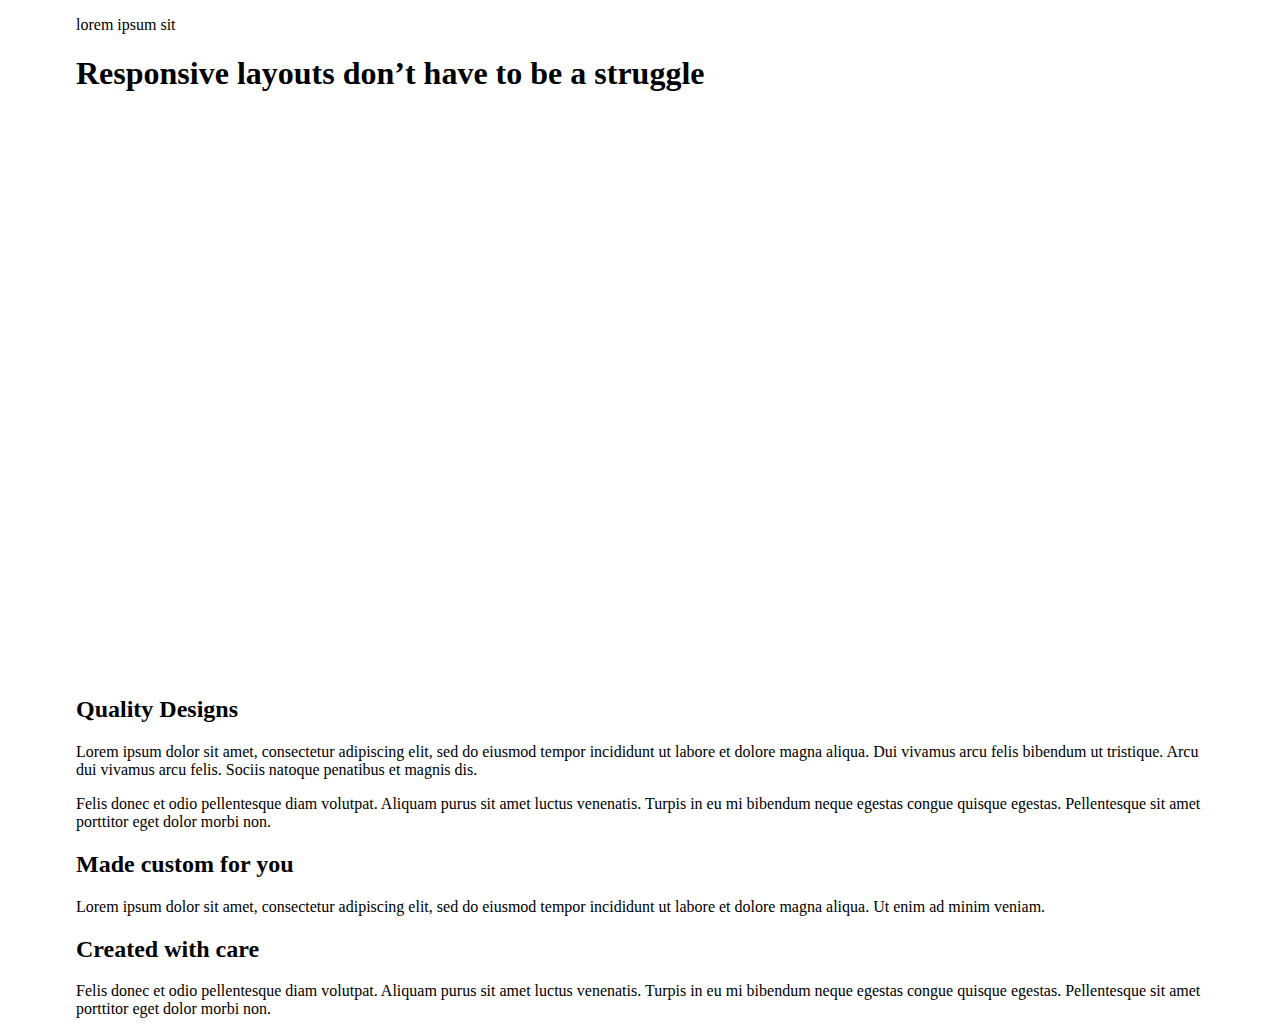
==== challenge_07/index.html @ 5fde2391 "challege 07 initial code and style" ====
<!DOCTYPE html>
<html lang="en">
  <head>
    <meta charset="UTF-8" />
    <meta http-equiv="X-UA-Compatible" content="IE=edge" />
    <meta name="viewport" content="width=device-width, initial-scale=1.0" />
    <link
      href="https://fonts.googleapis.com/css2?family=Roboto:wght@300;400;900&display=swap"
      rel="stylesheet"
    />
    <link rel="stylesheet" href="style.css" />
    <title>Challenge 07</title>
  </head>
  <body>
    <div class="container">
      <header class="header">
        <p>lorem ipsum sit</p>
        <h1>Responsive layouts don’t have to be a struggle</h1>
      </header>
      <main>
        <section class="section__one">
          <h2>Quality Designs</h2>
          <p>
            Lorem ipsum dolor sit amet, consectetur adipiscing elit, sed do
            eiusmod tempor incididunt ut labore et dolore magna aliqua. Dui
            vivamus arcu felis bibendum ut tristique. Arcu dui vivamus arcu
            felis. Sociis natoque penatibus et magnis dis.
          </p>
          <p>
            Felis donec et odio pellentesque diam volutpat. Aliquam purus sit
            amet luctus venenatis. Turpis in eu mi bibendum neque egestas congue
            quisque egestas. Pellentesque sit amet porttitor eget dolor morbi
            non.
          </p>
        </section>
        <section class="section__two">
          <h2>Made custom for you</h2>
          <p>
            Lorem ipsum dolor sit amet, consectetur adipiscing elit, sed do
            eiusmod tempor incididunt ut labore et dolore magna aliqua. Ut enim
            ad minim veniam.
          </p>
        </section>
        <section class="section__three">
          <h2>Created with care</h2>
          <p>
            Felis donec et odio pellentesque diam volutpat. Aliquam purus sit
            amet luctus venenatis. Turpis in eu mi bibendum neque egestas congue
            quisque egestas. Pellentesque sit amet porttitor eget dolor morbi
            non.
          </p>
        </section>
      </main>
    </div>
  </body>
</html>
---- challenge_07/style.css ----
:root {
  --lightBrown: #f3eed9;
  --brown: #824936;
  --blackish: #222c2a;
}

*,
*::before,
*::after {
  box-sizing: border-box;
}

.container {
  max-width: 1128px;
  margin: 0 auto;
}

.header {
  min-height: 660px;
}
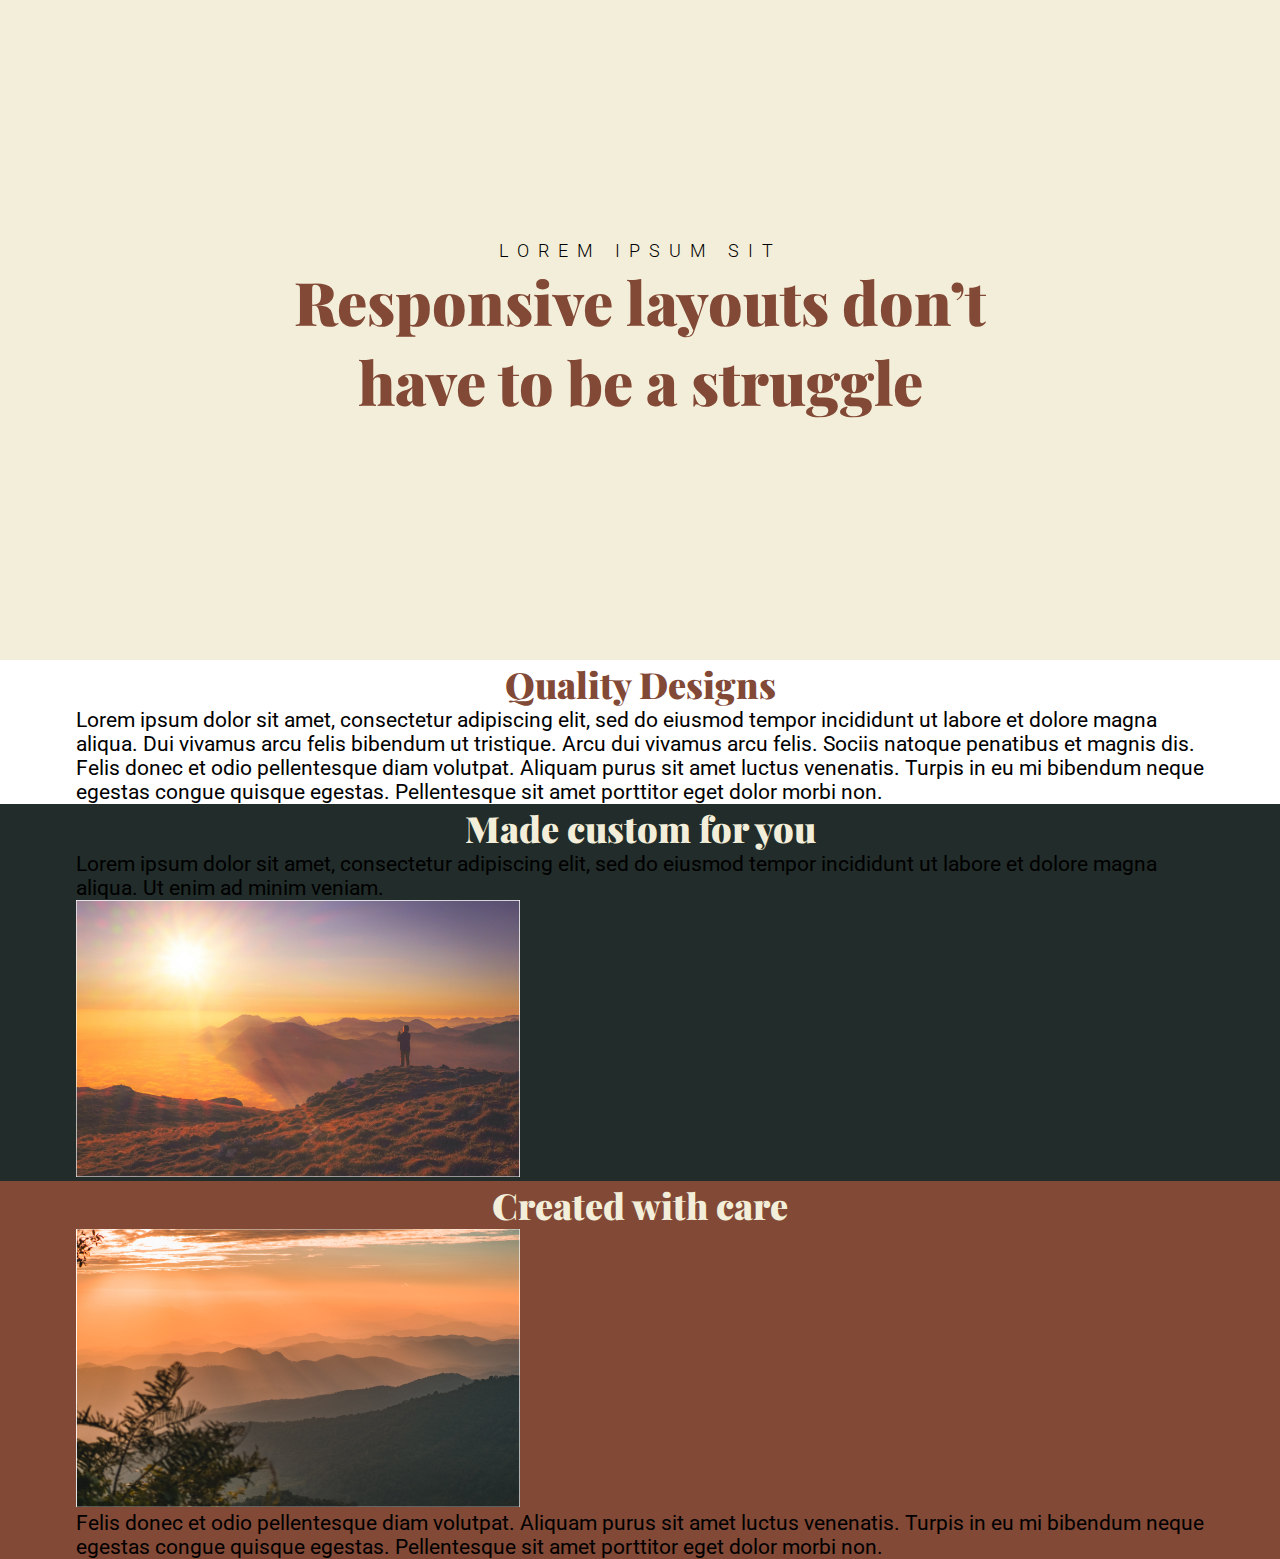
==== commit 501e5747: "added more styles" ====
--- a/challenge_07/index.html
+++ b/challenge_07/index.html
@@ -5,20 +5,27 @@
     <meta http-equiv="X-UA-Compatible" content="IE=edge" />
     <meta name="viewport" content="width=device-width, initial-scale=1.0" />
     <link
-      href="https://fonts.googleapis.com/css2?family=Roboto:wght@300;400;900&display=swap"
+      href="https://fonts.googleapis.com/css2?family=Roboto:wght@300;400&display=swap"
+      rel="stylesheet"
+    />
+    <link
+      href="https://fonts.googleapis.com/css2?family=Playfair+Display:wght@900&display=swap"
       rel="stylesheet"
     />
     <link rel="stylesheet" href="style.css" />
     <title>Challenge 07</title>
   </head>
   <body>
-    <div class="container">
-      <header class="header">
+    <header class="header">
+      <div class="container">
         <p>lorem ipsum sit</p>
         <h1>Responsive layouts don’t have to be a struggle</h1>
-      </header>
-      <main>
-        <section class="section__one">
+      </div>
+    </header>
+
+    <main>
+      <section class="section__one">
+        <div class="container">
           <h2>Quality Designs</h2>
           <p>
             Lorem ipsum dolor sit amet, consectetur adipiscing elit, sed do
@@ -32,25 +39,35 @@
             quisque egestas. Pellentesque sit amet porttitor eget dolor morbi
             non.
           </p>
-        </section>
-        <section class="section__two">
+        </div>
+      </section>
+      <section class="section__two">
+        <div class="container">
           <h2>Made custom for you</h2>
           <p>
             Lorem ipsum dolor sit amet, consectetur adipiscing elit, sed do
             eiusmod tempor incididunt ut labore et dolore magna aliqua. Ut enim
             ad minim veniam.
           </p>
-        </section>
-        <section class="section__three">
+          <div class="section__two--img">
+            <img src="./image-01.jpg" alt="sunrise" />
+          </div>
+        </div>
+      </section>
+      <section class="section__three">
+        <div class="container">
           <h2>Created with care</h2>
+          <div class="section__three--img">
+            <img src="./image-02.jpg" alt="mountain" />
+          </div>
           <p>
             Felis donec et odio pellentesque diam volutpat. Aliquam purus sit
             amet luctus venenatis. Turpis in eu mi bibendum neque egestas congue
             quisque egestas. Pellentesque sit amet porttitor eget dolor morbi
             non.
           </p>
-        </section>
-      </main>
-    </div>
+        </div>
+      </section>
+    </main>
   </body>
 </html>
--- a/challenge_07/style.css
+++ b/challenge_07/style.css
@@ -8,7 +8,54 @@
 *::before,
 *::after {
   box-sizing: border-box;
+  margin: 0;
 }
+
+body {
+  font-family: "Playfair Display", serif;
+}
+
+/* headers and paragraphs */
+h1,
+h2 {
+  font-weight: 900;
+  text-align: center;
+}
+
+h1 {
+  font-size: 60px;
+  color: var(--brown);
+  margin: 0 3em;
+}
+
+h2 {
+  font-size: 36px;
+}
+
+p {
+  font-size: 21px;
+  font-family: "Roboto", sans-serif;
+  font-weight: 400;
+}
+
+.header p {
+  text-transform: uppercase;
+  text-align: center;
+  font-size: 18px;
+  letter-spacing: 0.5em;
+  font-weight: 300;
+}
+
+.section__one h2 {
+  color: var(--brown);
+}
+
+.section__two h2,
+.section__three h2 {
+  color: var(--lightBrown);
+}
+
+/* general */
 
 .container {
   max-width: 1128px;
@@ -16,5 +63,17 @@
 }
 
 .header {
+  display: flex;
+  flex-direction: column;
+  justify-content: center;
   min-height: 660px;
+  background-color: var(--lightBrown);
 }
+
+.section__two {
+  background-color: var(--blackish);
+}
+
+.section__three {
+  background-color: var(--brown);
+}
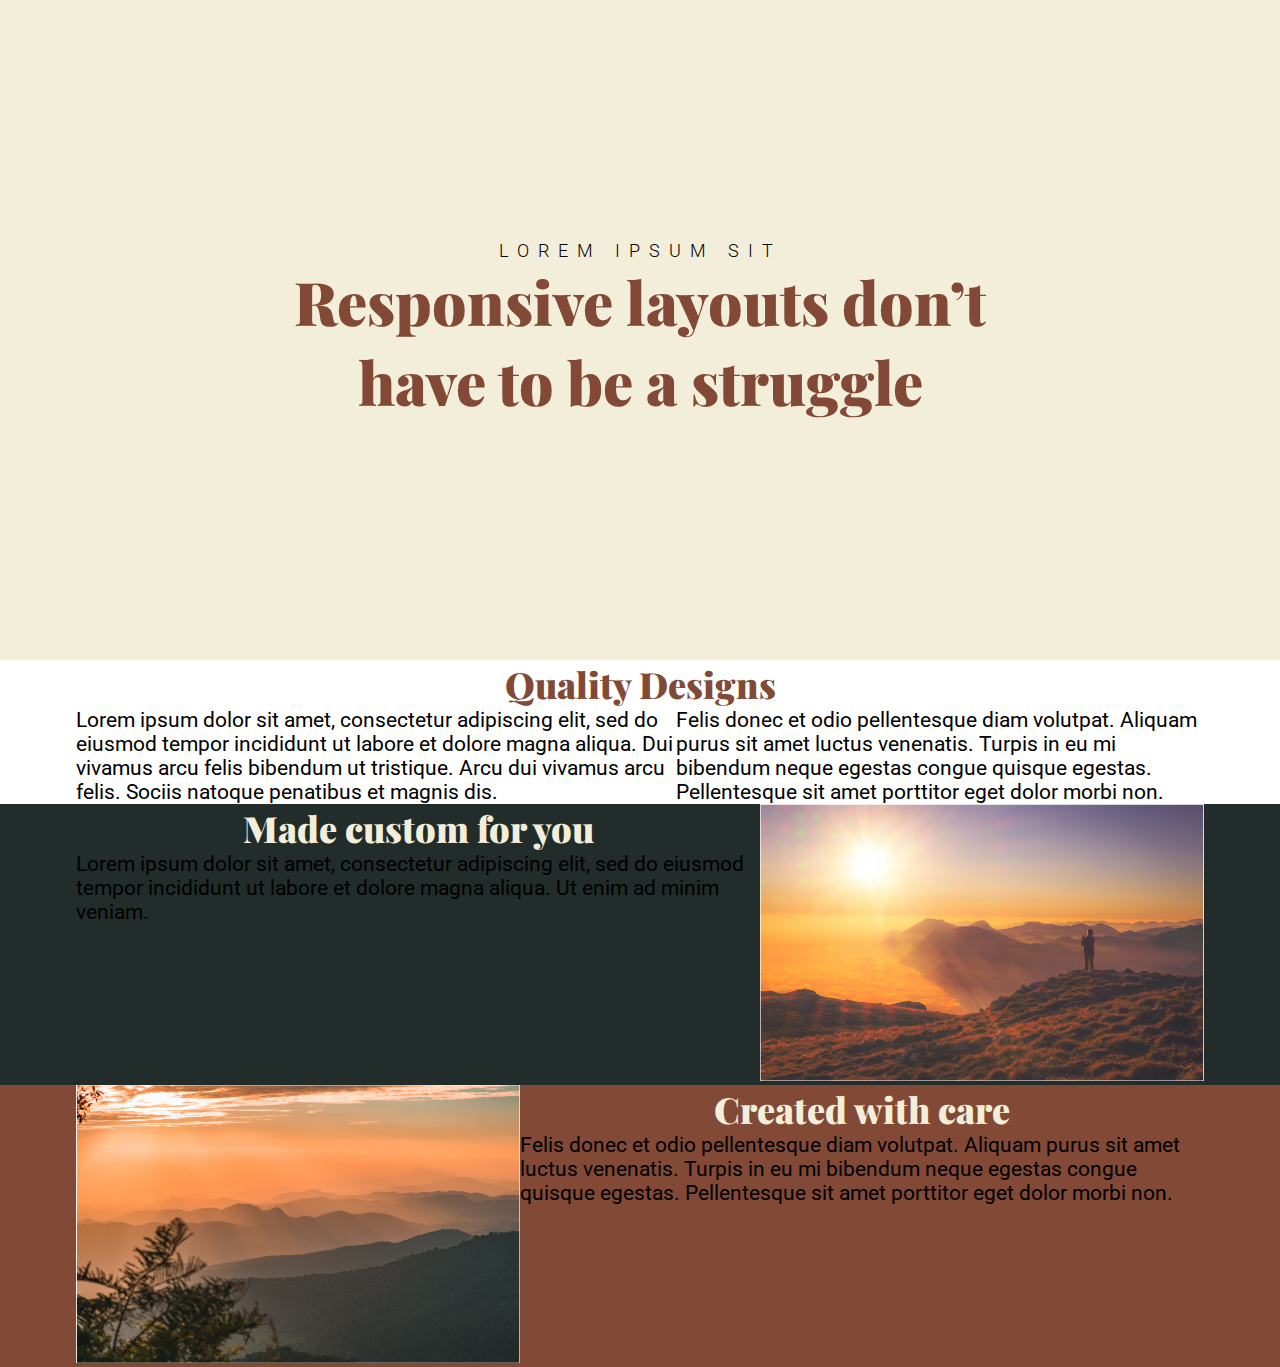
==== commit 67081cda: "added row and section text classes" ====
--- a/challenge_07/index.html
+++ b/challenge_07/index.html
@@ -27,45 +27,51 @@
       <section class="section__one">
         <div class="container">
           <h2>Quality Designs</h2>
-          <p>
-            Lorem ipsum dolor sit amet, consectetur adipiscing elit, sed do
-            eiusmod tempor incididunt ut labore et dolore magna aliqua. Dui
-            vivamus arcu felis bibendum ut tristique. Arcu dui vivamus arcu
-            felis. Sociis natoque penatibus et magnis dis.
-          </p>
-          <p>
-            Felis donec et odio pellentesque diam volutpat. Aliquam purus sit
-            amet luctus venenatis. Turpis in eu mi bibendum neque egestas congue
-            quisque egestas. Pellentesque sit amet porttitor eget dolor morbi
-            non.
-          </p>
+          <div class="row">
+            <p>
+              Lorem ipsum dolor sit amet, consectetur adipiscing elit, sed do
+              eiusmod tempor incididunt ut labore et dolore magna aliqua. Dui
+              vivamus arcu felis bibendum ut tristique. Arcu dui vivamus arcu
+              felis. Sociis natoque penatibus et magnis dis.
+            </p>
+            <p>
+              Felis donec et odio pellentesque diam volutpat. Aliquam purus sit
+              amet luctus venenatis. Turpis in eu mi bibendum neque egestas
+              congue quisque egestas. Pellentesque sit amet porttitor eget dolor
+              morbi non.
+            </p>
+          </div>
         </div>
       </section>
       <section class="section__two">
-        <div class="container">
-          <h2>Made custom for you</h2>
-          <p>
-            Lorem ipsum dolor sit amet, consectetur adipiscing elit, sed do
-            eiusmod tempor incididunt ut labore et dolore magna aliqua. Ut enim
-            ad minim veniam.
-          </p>
+        <div class="container row">
+          <div class="section__text">
+            <h2>Made custom for you</h2>
+            <p>
+              Lorem ipsum dolor sit amet, consectetur adipiscing elit, sed do
+              eiusmod tempor incididunt ut labore et dolore magna aliqua. Ut
+              enim ad minim veniam.
+            </p>
+          </div>
           <div class="section__two--img">
             <img src="./image-01.jpg" alt="sunrise" />
           </div>
         </div>
       </section>
       <section class="section__three">
-        <div class="container">
-          <h2>Created with care</h2>
+        <div class="container row">
           <div class="section__three--img">
             <img src="./image-02.jpg" alt="mountain" />
           </div>
-          <p>
-            Felis donec et odio pellentesque diam volutpat. Aliquam purus sit
-            amet luctus venenatis. Turpis in eu mi bibendum neque egestas congue
-            quisque egestas. Pellentesque sit amet porttitor eget dolor morbi
-            non.
-          </p>
+          <div class="section__text">
+            <h2>Created with care</h2>
+            <p>
+              Felis donec et odio pellentesque diam volutpat. Aliquam purus sit
+              amet luctus venenatis. Turpis in eu mi bibendum neque egestas
+              congue quisque egestas. Pellentesque sit amet porttitor eget dolor
+              morbi non.
+            </p>
+          </div>
         </div>
       </section>
     </main>
--- a/challenge_07/style.css
+++ b/challenge_07/style.css
@@ -70,6 +70,10 @@
   background-color: var(--lightBrown);
 }
 
+.row {
+  display: flex;
+}
+
 .section__two {
   background-color: var(--blackish);
 }
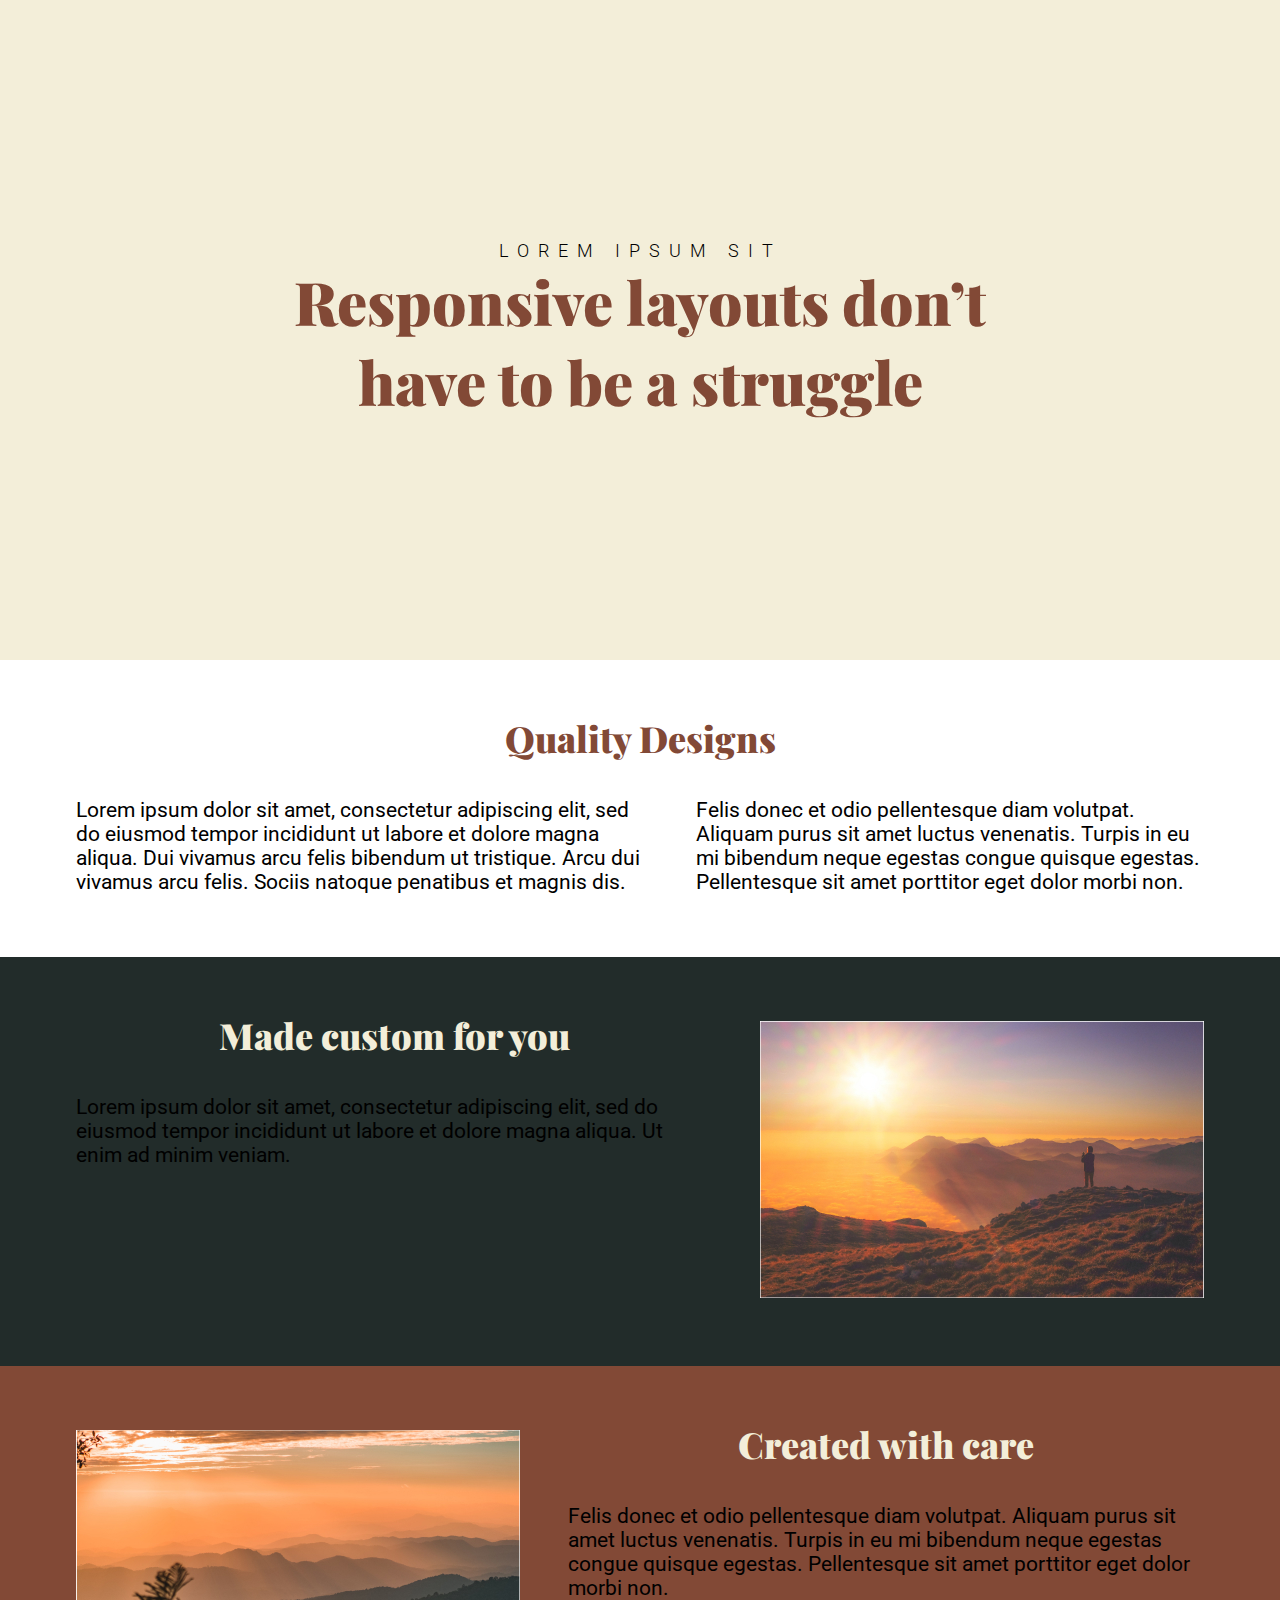
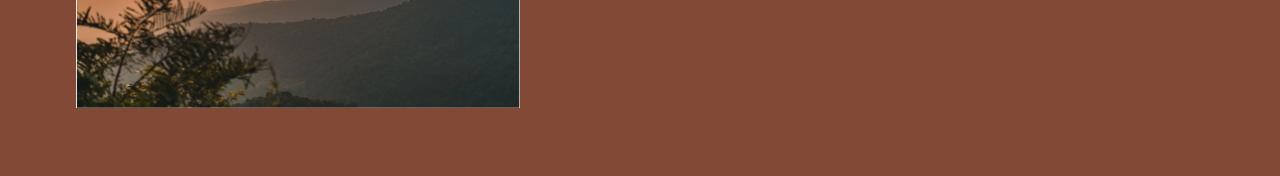
==== commit 95b889bb: "adjusted spacing" ====
--- a/challenge_07/index.html
+++ b/challenge_07/index.html
@@ -34,7 +34,7 @@
               vivamus arcu felis bibendum ut tristique. Arcu dui vivamus arcu
               felis. Sociis natoque penatibus et magnis dis.
             </p>
-            <p>
+            <p class="section__one--p2">
               Felis donec et odio pellentesque diam volutpat. Aliquam purus sit
               amet luctus venenatis. Turpis in eu mi bibendum neque egestas
               congue quisque egestas. Pellentesque sit amet porttitor eget dolor
@@ -53,14 +53,14 @@
               enim ad minim veniam.
             </p>
           </div>
-          <div class="section__two--img">
+          <div class="img section__two--img">
             <img src="./image-01.jpg" alt="sunrise" />
           </div>
         </div>
       </section>
       <section class="section__three">
         <div class="container row">
-          <div class="section__three--img">
+          <div class="img section__three--img">
             <img src="./image-02.jpg" alt="mountain" />
           </div>
           <div class="section__text">
--- a/challenge_07/style.css
+++ b/challenge_07/style.css
@@ -30,6 +30,7 @@
 
 h2 {
   font-size: 36px;
+  padding: 1.5em 0 1em 0;
 }
 
 p {
@@ -74,10 +75,26 @@
   display: flex;
 }
 
+.section__one p {
+  padding-bottom: 3em;
+}
+
+.section__one--p2 {
+  margin-left: 2em;
+}
+
 .section__two {
   background-color: var(--blackish);
+}
+
+.section__two--img {
+  padding: 4em 0 4em 3em;
 }
 
 .section__three {
   background-color: var(--brown);
 }
+
+.section__three--img {
+  padding: 4em 3em 4em 0;
+}
